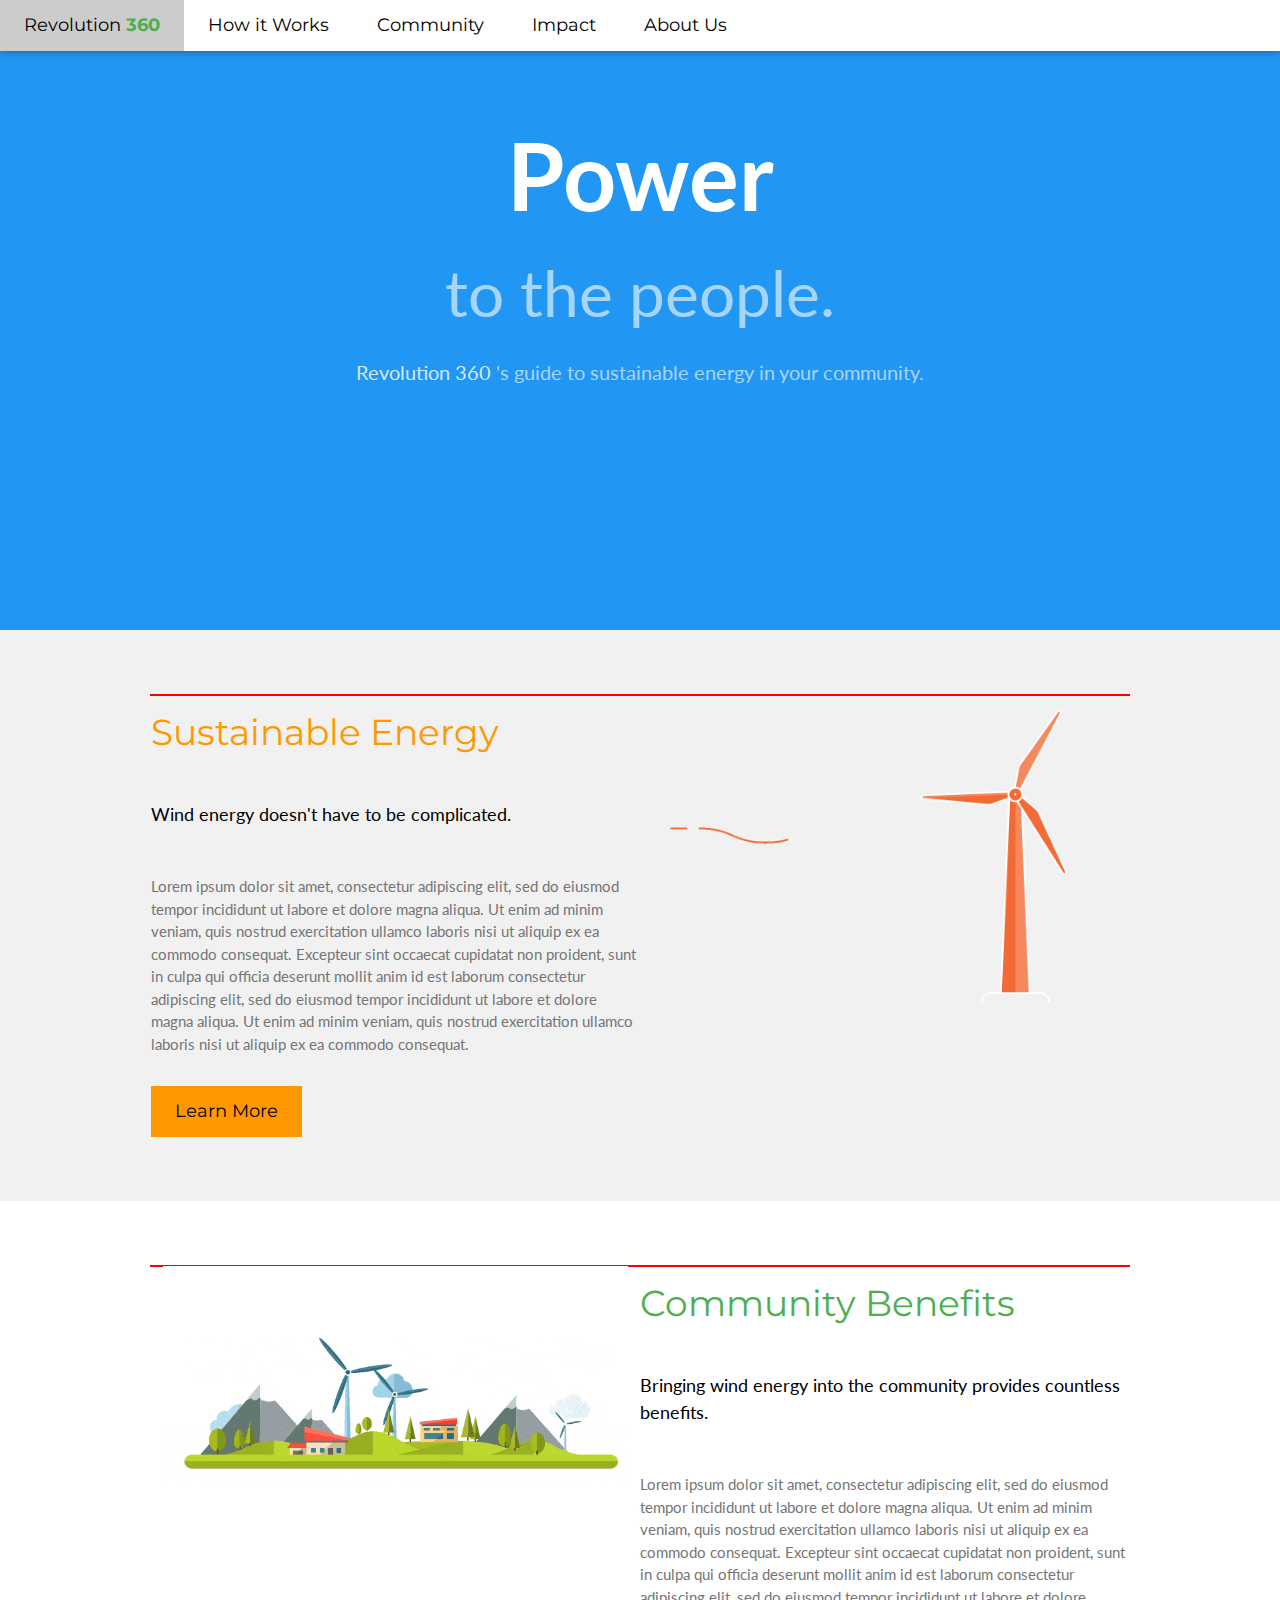
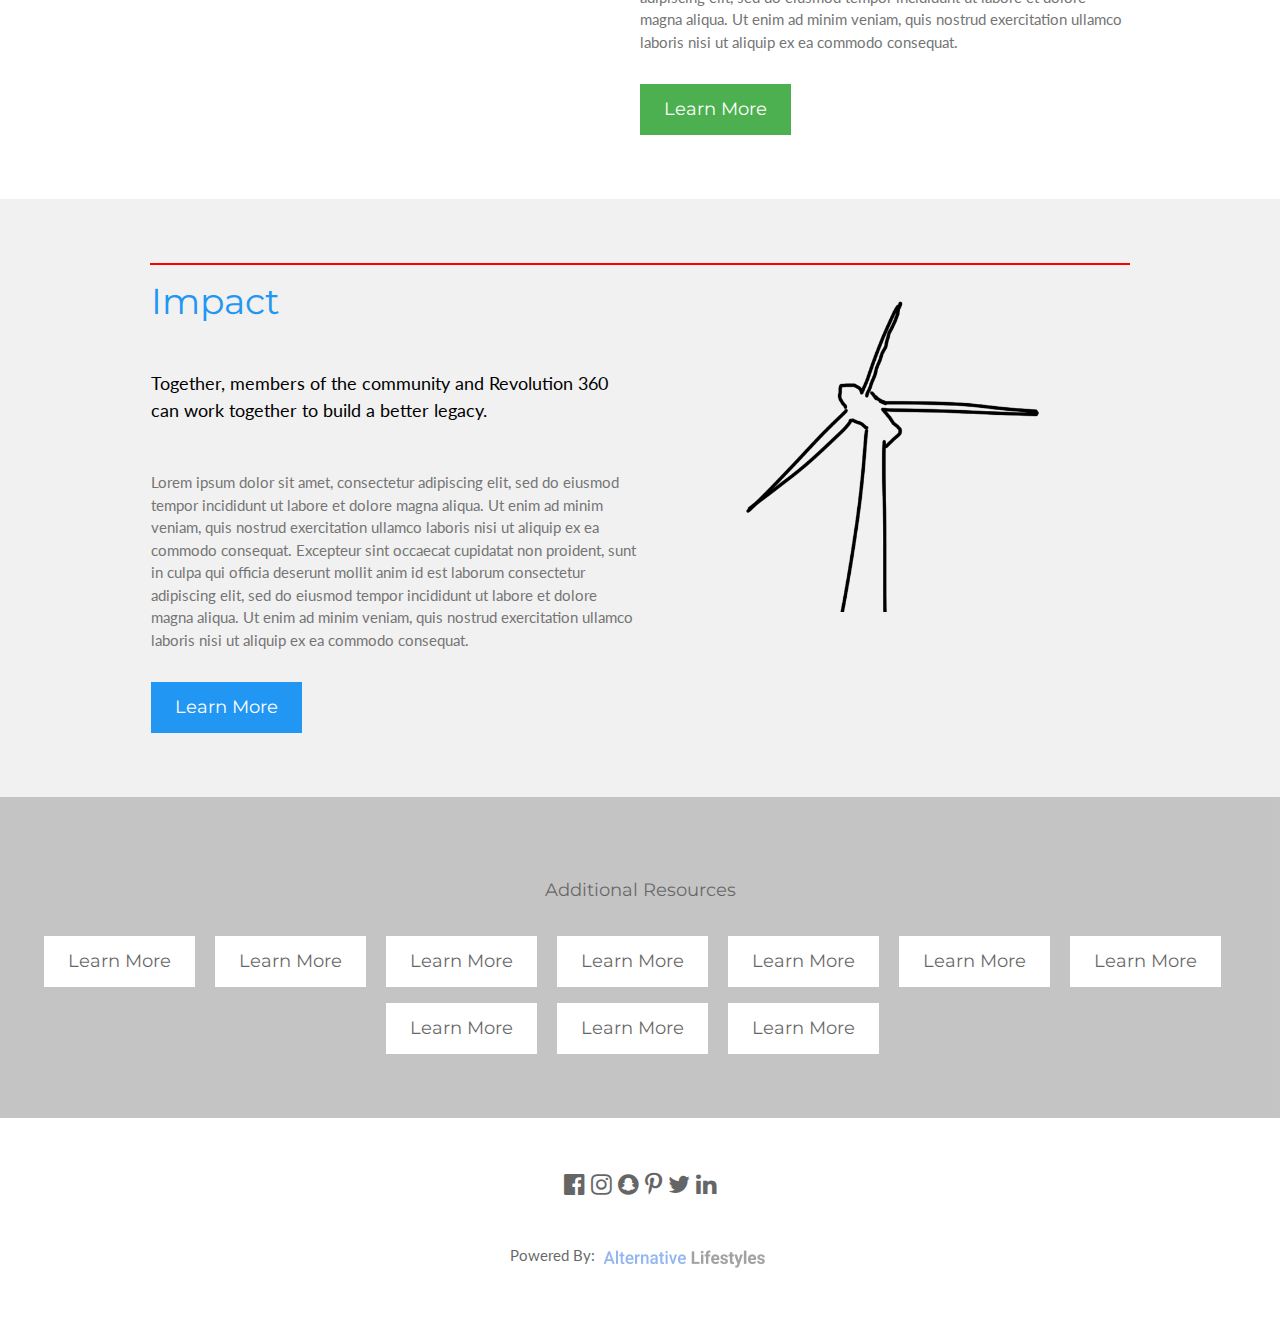
==== index.html @ d11e1368 "Reducing Images to same class" ====
<!DOCTYPE html>
<html lang="en">
<title>English 2311 - Revolution 360</title>
<meta charset="UTF-8">
<meta name="viewport" content="width=device-width, initial-scale=1">
<link rel="stylesheet" href="https://www.w3schools.com/w3css/4/w3.css">
<link rel="stylesheet" href="https://fonts.googleapis.com/css?family=Lato">
<link rel="stylesheet" href="https://fonts.googleapis.com/css?family=Montserrat">
<link rel="stylesheet" href="https://cdnjs.cloudflare.com/ajax/libs/font-awesome/4.7.0/css/font-awesome.min.css">
<link rel="stylesheet" href="css/r360.css">
<style>
body,h1,h2,h3,h4,h5,h6 {font-family: "Lato", sans-serif}
.w3-bar,h1,button {font-family: "Montserrat", sans-serif}
.fa-anchor,.fa-coffee {font-size:200px}
</style>
<body>

  <!-- Navbar -->
  <div class="w3-top">
    <div class="w3-bar w3-white w3-card w3-left-align w3-large">
      <a class="w3-bar-item w3-button w3-hide-medium w3-hide-large w3-right w3-padding-large w3-hover-white w3-large w3-blue" href="javascript:void(0);" onclick="myFunction()" title="Toggle Navigation Menu"><i class="fa fa-bars"></i></a>
      <a href="index.html" class="w3-bar-item w3-button w3-padding-large w3-white">Revolution<b style="color:#4CAF50;"> 360</b></a>
      <a href="technology.html" class="w3-bar-item w3-button w3-hide-small w3-padding-large w3-hover-white">How it Works</a>
      <a href="#" class="w3-bar-item w3-button w3-hide-small w3-padding-large w3-hover-white">Community</a>
      <a href="#" class="w3-bar-item w3-button w3-hide-small w3-padding-large w3-hover-white">Impact</a>
      <a href="#" class="w3-bar-item w3-button w3-hide-small w3-padding-large w3-hover-white">About Us</a>
    </div>

    <!-- Navbar on small screens -->
    <div id="navDemo" class="w3-bar-block w3-white w3-hide w3-hide-large w3-hide-medium w3-large">
      <a href="technology.html" class="w3-bar-item w3-button w3-padding-large">How it Works</a>
      <a href="#" class="w3-bar-item w3-button w3-padding-large">Community</a>
      <a href="#" class="w3-bar-item w3-button w3-padding-large">Impact</a>
      <a href="#" class="w3-bar-item w3-button w3-padding-large">About Us</a>
    </div>
  </div>


<!-- Header -->
<header class="w3-container w3-center w3-blue custom-header">
    <h2 class="w3-margin w3-jumbo w3-text-white custom-header-text">
        <b class="custom-header-text-bold">Power</b> <br>
        <span class="custom-span-faded-6">to the people.</span>
    </h2>
    <!--Photo by Karsten Würth (@inf1783) on Unsplash -->
    <p class="w3-margin w3-text-white custom-header-text-bold-sub">
        <span class="custom-span-faded-8">Revolution 360</span>
        <span class="custom-span-faded-6">'s guide to sustainable energy in your community.</span>
    </p>
    <br>
</header>

<!-- First Grid -->
<div class="w3-row-padding w3-light-grey w3-padding-64 w3-container">
    <div class="w3-content custom-grid-padding">
        <div class="w3-half">
            <h1 class="w3-text-orange">Sustainable Energy</h1>
            <h5 class="w3-padding-32">Wind energy doesn't have to be complicated.</h5>
            <p class="w3-text-grey">Lorem ipsum dolor sit amet, consectetur adipiscing elit, sed do eiusmod tempor incididunt ut labore et dolore magna aliqua. Ut enim ad minim veniam, quis nostrud exercitation ullamco laboris nisi ut aliquip ex ea commodo consequat. Excepteur sint
              occaecat cupidatat non proident, sunt in culpa qui officia deserunt mollit anim id est laborum consectetur adipiscing elit, sed do eiusmod tempor incididunt ut labore et dolore magna aliqua. Ut enim ad minim veniam, quis nostrud exercitation ullamco
              laboris nisi ut aliquip ex ea commodo consequat.</p>
            <button class="w3-button w3-orange w3-padding-large w3-large w3-margin-top" onclick="relocate()">Learn More</button>
        </div>

        <div class="w3-half w3-center">
            <img class="custom-splash-page-image-thirds" src="media/story.gif" alt="Wind turbine gif.">
        </div>
    </div>
</div>

<!-- Second Grid -->
<div class="w3-row-padding w3-padding-64 w3-container">
    <div class="w3-content custom-grid-padding">
        <div class="w3-half w3-center">
            <img class="custom-splash-page-image-thirds" src="media/source.gif" alt="Wind turbine gif.">
            <!-- Source: https://www.google.com/url?sa=i&source=images&cd=&cad=rja&uact=8&ved=2ahUKEwit66nB7qzhAhUDlawKHc2vDhAQjRx6BAgBEAU&url=https%3A%2F%2Fgiphy.com%2Fgifs%2Fwindmill-jmOCfbLYXEjXW&psig=AOvVaw10dwDf1VrGEGwlKr6cCt9D&ust=1554138275701109 -->
        </div>
        <div class="w3-half">
            <h1 class="w3-text-green">Community Benefits</h1>
            <h5 class="w3-padding-32">Bringing wind energy into the community provides countless benefits.</h5>
            <p class="w3-text-grey">Lorem ipsum dolor sit amet, consectetur adipiscing elit, sed do eiusmod tempor incididunt ut labore et dolore magna aliqua. Ut enim ad minim veniam, quis nostrud exercitation ullamco laboris nisi ut aliquip ex ea commodo consequat. Excepteur sint
              occaecat cupidatat non proident, sunt in culpa qui officia deserunt mollit anim id est laborum consectetur adipiscing elit, sed do eiusmod tempor incididunt ut labore et dolore magna aliqua. Ut enim ad minim veniam, quis nostrud exercitation ullamco
              laboris nisi ut aliquip ex ea commodo consequat.</p>
            <button class="w3-button w3-green w3-padding-large w3-large w3-margin-top">Learn More</button>
        </div>
    </div>
</div>

<!-- Third Grid -->
<div class="w3-row-padding w3-light-grey w3-padding-64 w3-container">
    <div class="w3-content custom-grid-padding">
        <div class="w3-half">
            <h1 class="w3-text-blue">Impact</h1>
            <h5 class="w3-padding-32">Together, members of the community and Revolution 360 can work together to build a better legacy.</h5>
            <p class="w3-text-grey">Lorem ipsum dolor sit amet, consectetur adipiscing elit, sed do eiusmod tempor incididunt ut labore et dolore magna aliqua. Ut enim ad minim veniam, quis nostrud exercitation ullamco laboris nisi ut aliquip ex ea commodo consequat. Excepteur sint
              occaecat cupidatat non proident, sunt in culpa qui officia deserunt mollit anim id est laborum consectetur adipiscing elit, sed do eiusmod tempor incididunt ut labore et dolore magna aliqua. Ut enim ad minim veniam, quis nostrud exercitation ullamco
              laboris nisi ut aliquip ex ea commodo consequat.</p>
            <button class="w3-button w3-blue w3-padding-large w3-large w3-margin-top">Learn More</button>
        </div>
        <div class="w3-half w3-center">
            <img class="custom-splash-page-image-thirds" src="media/outline.gif" alt="Wind turbine gif.">
        </div>
    </div>
</div>

<div class="w3-container w3-grey w3-center w3-opacity w3-padding-64" >
    <h1 class="w3-margin w3-large">Additional Resources</h1>
    <button class="w3-button w3-white w3-padding-large w3-large w3-margin-top w3-margin-right">Learn More</button>
    <button class="w3-button w3-white w3-padding-large w3-large w3-margin-top w3-margin-right">Learn More</button>
    <button class="w3-button w3-white w3-padding-large w3-large w3-margin-top w3-margin-right">Learn More</button>
    <button class="w3-button w3-white w3-padding-large w3-large w3-margin-top w3-margin-right">Learn More</button>
    <button class="w3-button w3-white w3-padding-large w3-large w3-margin-top w3-margin-right">Learn More</button>
    <button class="w3-button w3-white w3-padding-large w3-large w3-margin-top w3-margin-right">Learn More</button>
    <button class="w3-button w3-white w3-padding-large w3-large w3-margin-top w3-margin-right">Learn More</button>
    <button class="w3-button w3-white w3-padding-large w3-large w3-margin-top w3-margin-right">Learn More</button>
    <button class="w3-button w3-white w3-padding-large w3-large w3-margin-top w3-margin-right">Learn More</button>
    <button class="w3-button w3-white w3-padding-large w3-large w3-margin-top w3-margin-right">Learn More</button>
</div>

<!-- Footer -->
<footer class="w3-container w3-padding-32 w3-center w3-opacity">
  <div class="w3-xlarge w3-padding-16">
    <i class="fa fa-facebook-official w3-hover-opacity"></i>
    <i class="fa fa-instagram w3-hover-opacity"></i>
    <i class="fa fa-snapchat w3-hover-opacity"></i>
    <i class="fa fa-pinterest-p w3-hover-opacity"></i>
    <i class="fa fa-twitter w3-hover-opacity"></i>
    <i class="fa fa-linkedin w3-hover-opacity"></i>
 </div>
 <p>Powered By: <img src="media/al.png" alt="Alternative Lifestyles Logo"></p>
</footer>

<script>
// Used to toggle the menu on small screens when clicking on the menu button
function myFunction() {
  var x = document.getElementById("navDemo");
  if (x.className.indexOf("w3-show") == -1) {
    x.className += " w3-show";
  } else {
    x.className = x.className.replace(" w3-show", "");
  }
}
</script>
<script type="text/javascript">
    function relocateTechnology(){window.location.href('technology.html');}
    function relocateCommunity(){window.location.href('community.html');}
    function relocateImpact(){window.location.href('impact.html');}
    function relocateAbout(){window.location.href('aboutUs.html');}
</script>

</body>
</html>
---- css/r360.css ----
.container-for-gif{
    height: 20em;
    width: 25em;
}

.custom-grid-padding{
    border: red solid 1px;
}

.custom-header{
    height: 70vh;
    padding-bottom: 10vh;
}

.custom-header-text{
    padding-top: 10vh;
}

.custom-header-text-bold{
    font-size: 1.45em;
}

.custom-header-text-bold-sub{
    font-size: 1.35em;
}

.custom-span-faded-6{
    opacity: .6;
}

.custom-span-faded-8{
    opacity: .8;
}

.custom-splash-page-image-thirds{
    height: 95%;
    width: 95%;
}

.to-your-home{
    height: 14em;
    width: 18em;
}
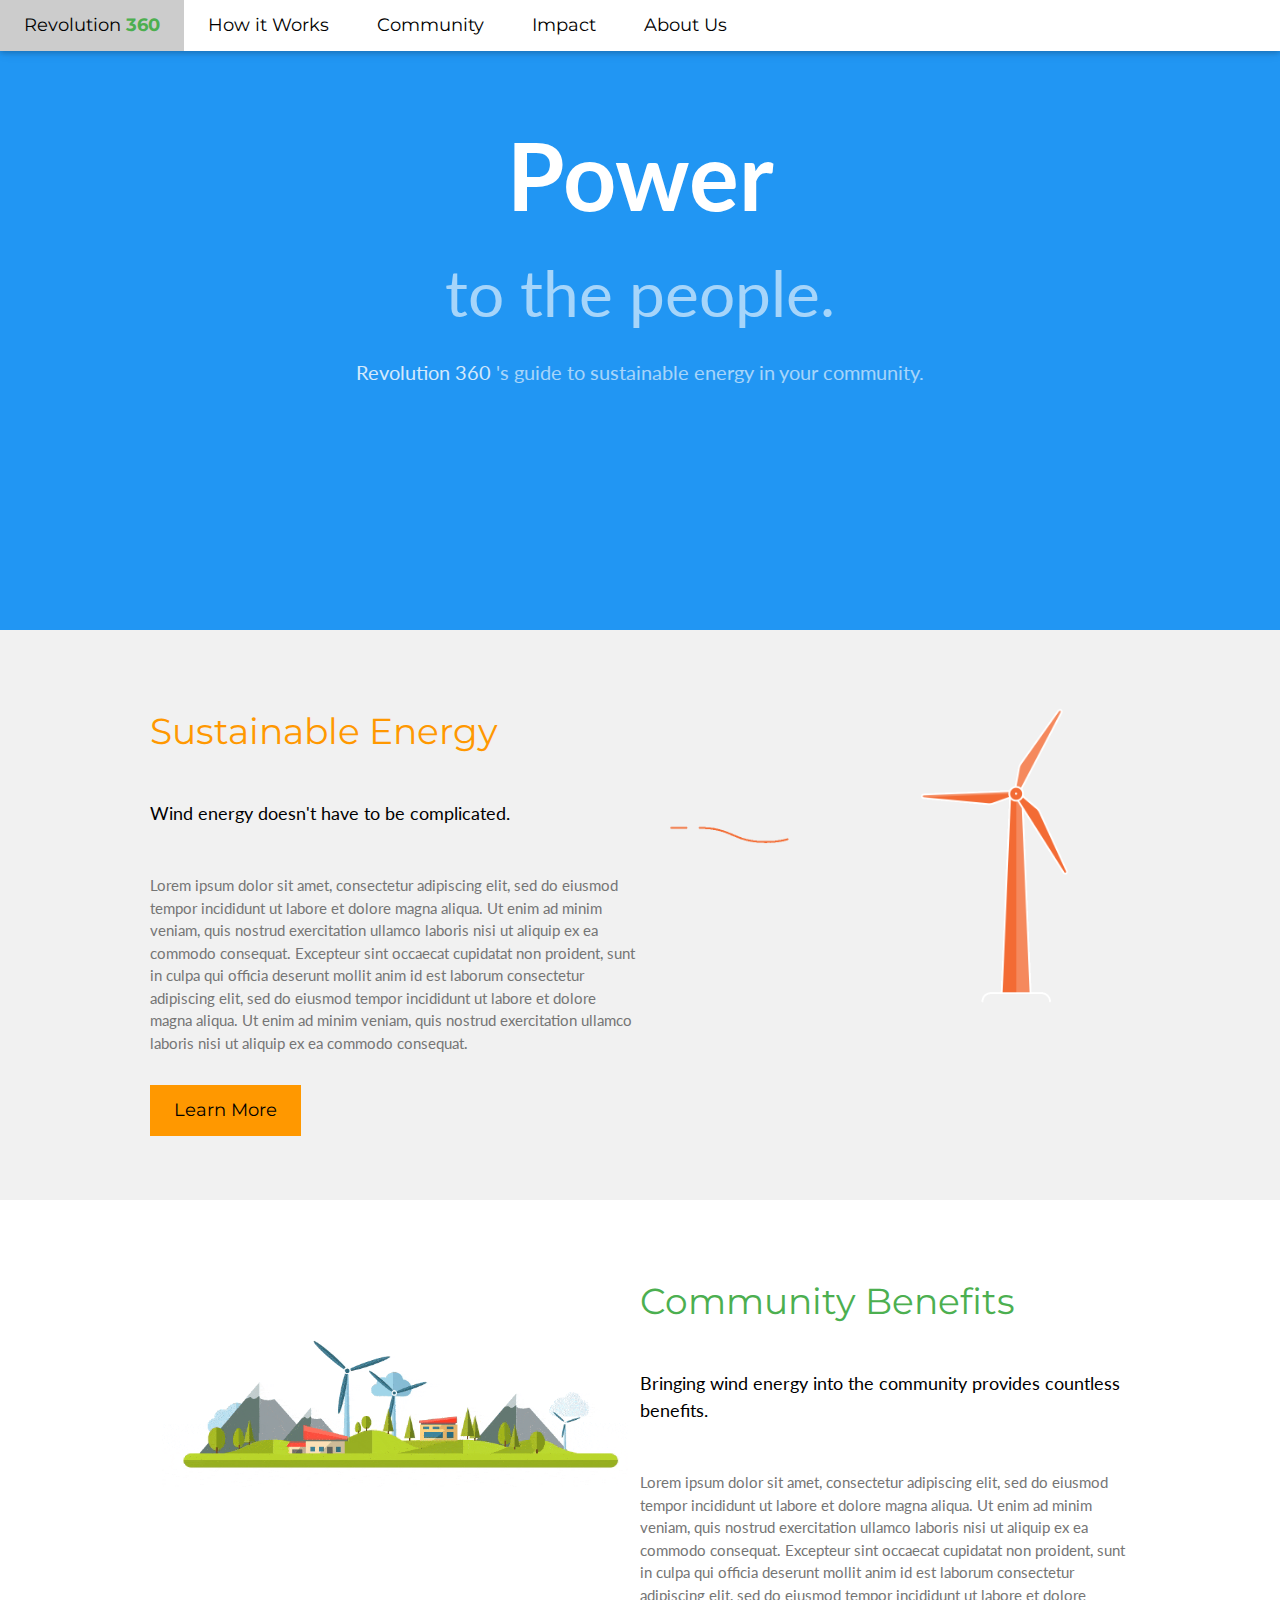
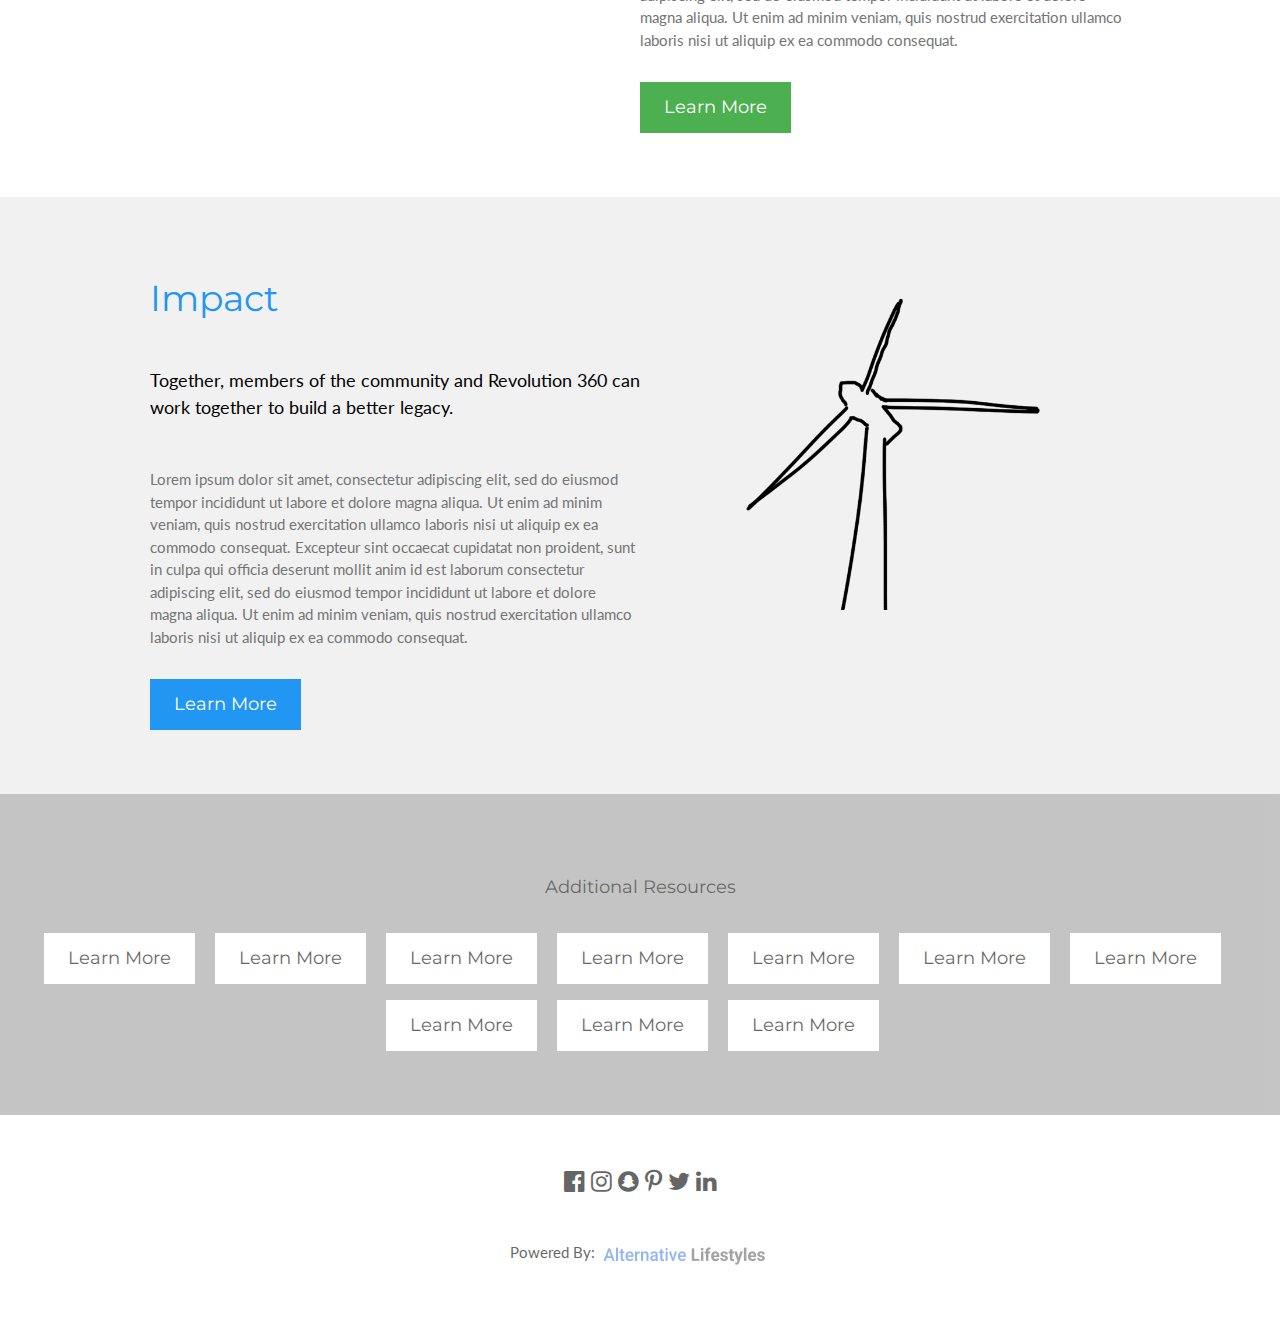
==== commit d84b3875: "Revising the css" ====
--- a/index.html
+++ b/index.html
@@ -8,11 +8,6 @@
 <link rel="stylesheet" href="https://fonts.googleapis.com/css?family=Montserrat">
 <link rel="stylesheet" href="https://cdnjs.cloudflare.com/ajax/libs/font-awesome/4.7.0/css/font-awesome.min.css">
 <link rel="stylesheet" href="css/r360.css">
-<style>
-body,h1,h2,h3,h4,h5,h6 {font-family: "Lato", sans-serif}
-.w3-bar,h1,button {font-family: "Montserrat", sans-serif}
-.fa-anchor,.fa-coffee {font-size:200px}
-</style>
 <body>
 
   <!-- Navbar -->
--- a/css/r360.css
+++ b/css/r360.css
@@ -1,10 +1,30 @@
+/** ==========================================================
+  From Original W3 Template
+========================================================== **/
+
+body,h1,h2,h3,h4,h5,h6 {
+    font-family: "Lato", sans-serif;
+}
+
+.w3-bar,h1,button {
+    font-family: "Montserrat", sans-serif;
+}
+
+.fa-anchor,.fa-coffee {
+    font-size:200px;
+}
+
+/** ==========================================================
+  Custom Classes
+========================================================== **/
+
 .container-for-gif{
     height: 20em;
     width: 25em;
 }
 
 .custom-grid-padding{
-    border: red solid 1px;
+
 }
 
 .custom-header{
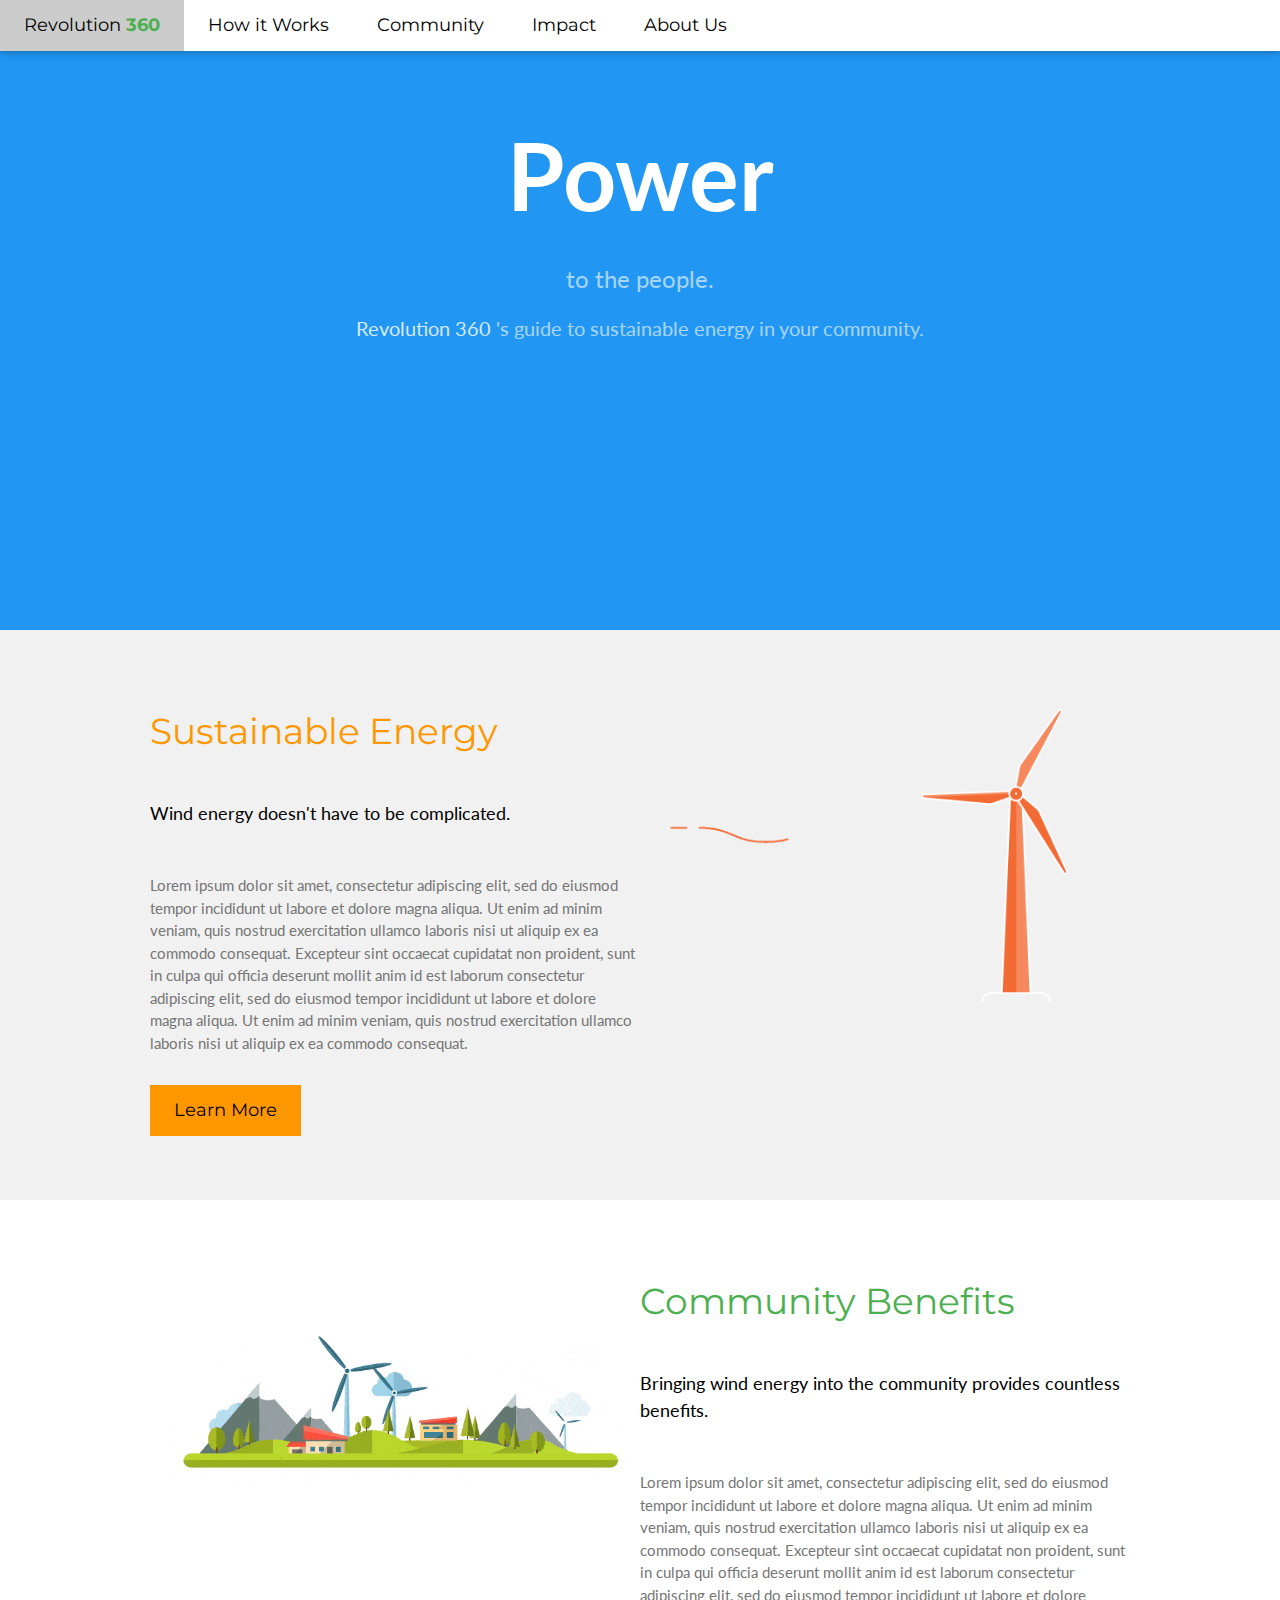
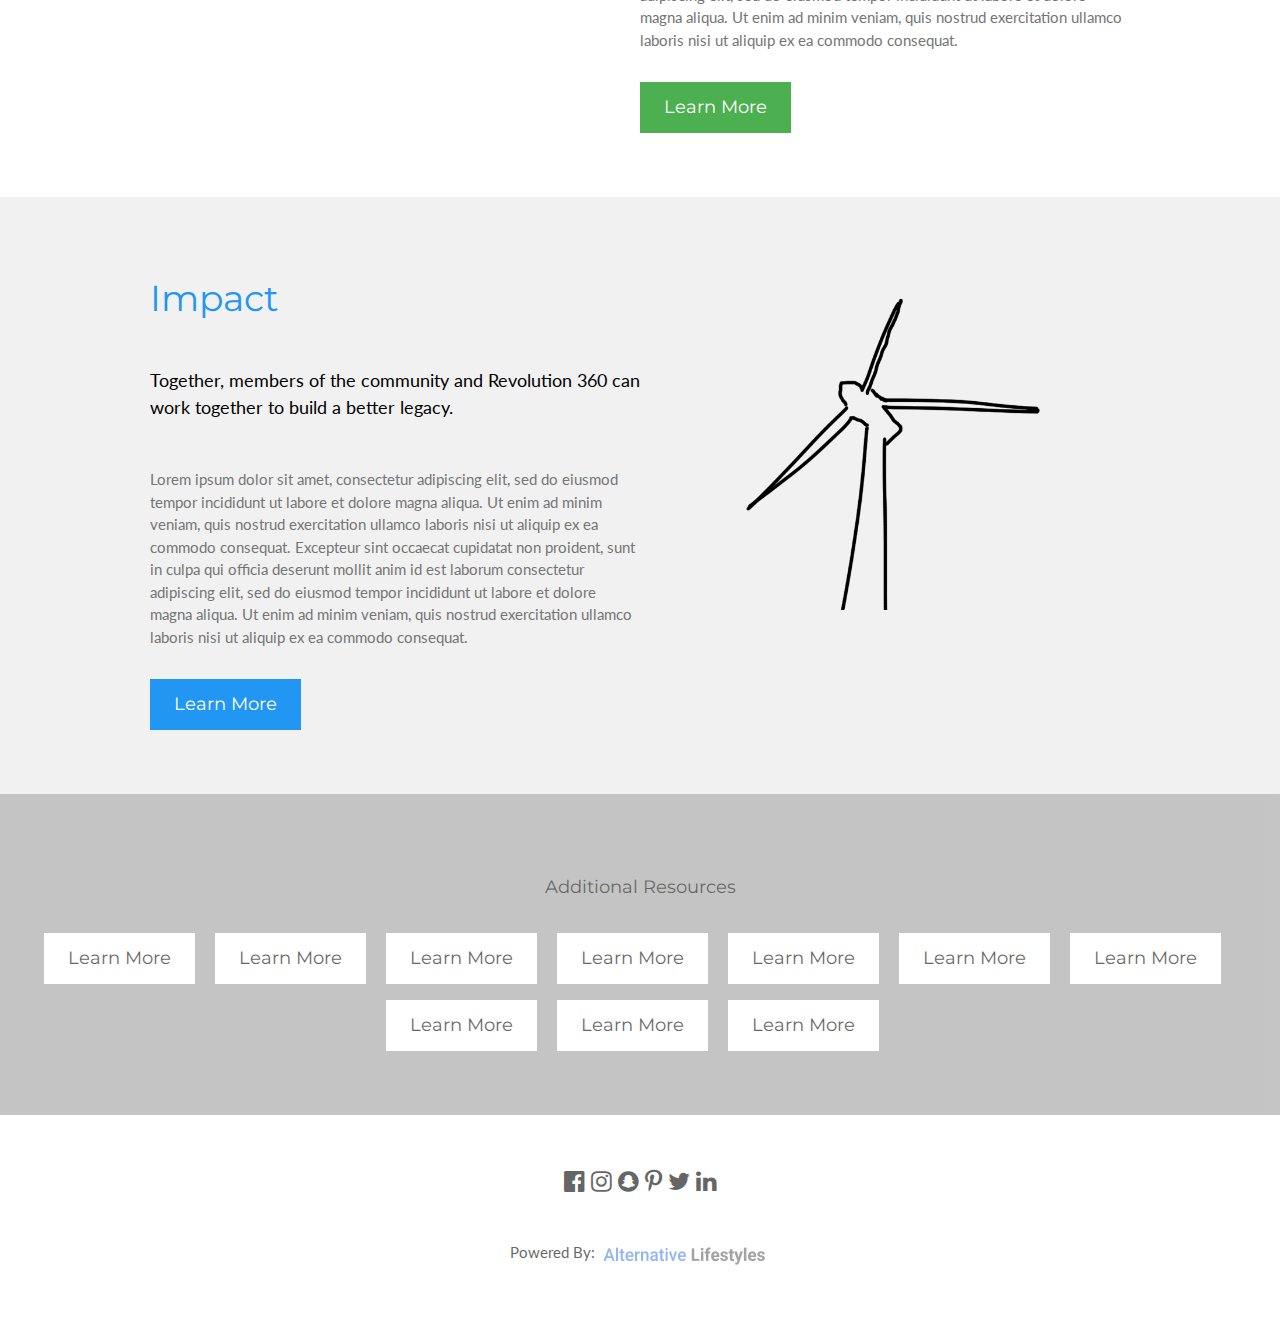
==== commit a7cba010: "Added small pixel-pushing changes." ====
--- a/index.html
+++ b/index.html
@@ -34,9 +34,11 @@
 <!-- Header -->
 <header class="w3-container w3-center w3-blue custom-header">
     <h2 class="w3-margin w3-jumbo w3-text-white custom-header-text">
-        <b class="custom-header-text-bold">Power</b> <br>
+        <b class="custom-header-text-bold">Power</b>
+    </h2>
+    <h3 class="">
         <span class="custom-span-faded-6">to the people.</span>
-    </h2>
+    </h3>
     <!--Photo by Karsten Würth (@inf1783) on Unsplash -->
     <p class="w3-margin w3-text-white custom-header-text-bold-sub">
         <span class="custom-span-faded-8">Revolution 360</span>
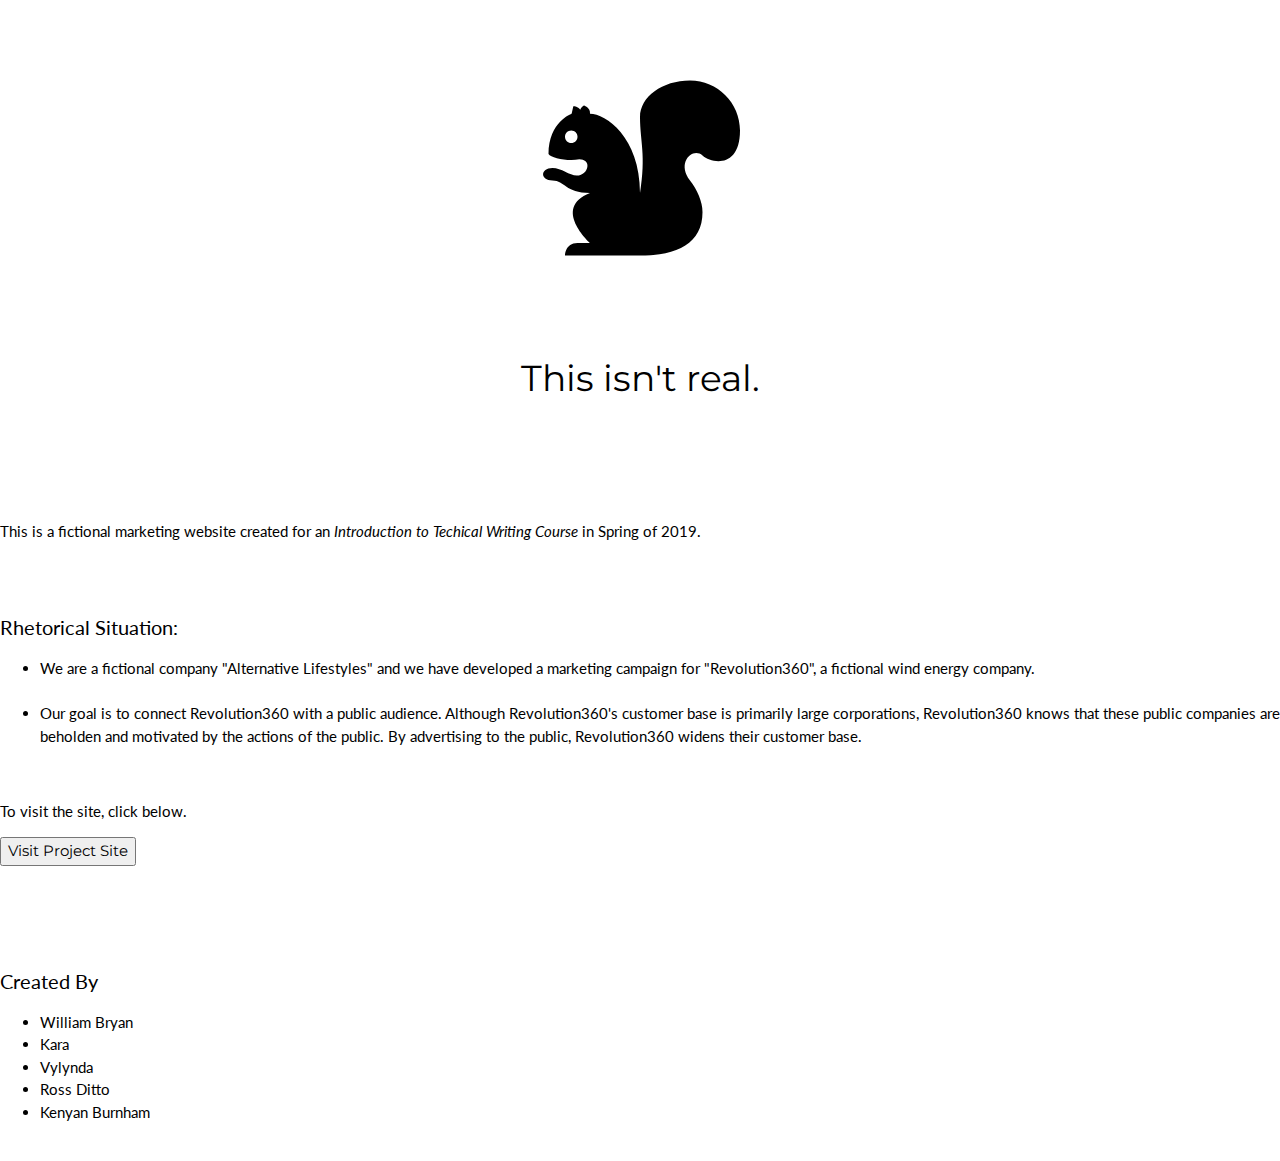
==== commit 107b0f9e: "Added a Main Page explaining that the project is not real" ====
--- a/index.html
+++ b/index.html
@@ -1,149 +1,106 @@
 <!DOCTYPE html>
 <html lang="en">
-<title>English 2311 - Revolution 360</title>
-<meta charset="UTF-8">
-<meta name="viewport" content="width=device-width, initial-scale=1">
-<link rel="stylesheet" href="https://www.w3schools.com/w3css/4/w3.css">
-<link rel="stylesheet" href="https://fonts.googleapis.com/css?family=Lato">
-<link rel="stylesheet" href="https://fonts.googleapis.com/css?family=Montserrat">
-<link rel="stylesheet" href="https://cdnjs.cloudflare.com/ajax/libs/font-awesome/4.7.0/css/font-awesome.min.css">
-<link rel="stylesheet" href="css/r360.css">
+<head>
+    <!-- Meta -->
+        <meta charset="UTF-8">
+        <meta name="viewport" content="width=device-width, initial-scale=1">
+        <title>English 2311 - Revolution 360</title>
+    <!-- W3 Schools template stylesheets -->
+        <link rel="stylesheet" href="https://www.w3schools.com/w3css/4/w3.css">
+    <!-- Font Stylesheets -->
+        <link rel="stylesheet" href="https://fonts.googleapis.com/css?family=Lato">
+        <link rel="stylesheet" href="https://fonts.googleapis.com/css?family=Montserrat">
+        <link rel="stylesheet" href="https://cdnjs.cloudflare.com/ajax/libs/font-awesome/4.7.0/css/font-awesome.min.css">
+    <!-- Custom Stylesheets -->
+        <link rel="stylesheet" href="css/r360.css">
+        <!-- Bootstrap and JQuery CDN's for modal -->
+        <script src="https://ajax.googleapis.com/ajax/libs/jquery/3.3.1/jquery.min.js"></script>
+        <link rel="stylesheet" href="https://stackpath.bootstrapcdn.com/bootstrap/4.1.3/css/bootstrap.min.css" integrity="sha384-MCw98/SFnGE8fJT3GXwEOngsV7Zt27NXFoaoApmYm81iuXoPkFOJwJ8ERdknLPMO" crossorigin="anonymous">
+        <script src="https://stackpath.bootstrapcdn.com/bootstrap/4.1.3/js/bootstrap.min.js" integrity="sha384-ChfqqxuZUCnJSK3+MXmPNIyE6ZbWh2IMqE241rYiqJxyMiZ6OW/JmZQ5stwEULTy" crossorigin="anonymous"></script>
+</head>
 <body>
+    <!-- Profile Piece-->
+    <section>
+        <div class="container-fluid" style="text-align: center;">
+            <div class="row">
+                  <div class="col">
+                      &nbsp;
+                  </div>
+                  <div class="col">
+                    <br><br>
+                      <svg xmlns="http://www.w3.org/2000/svg" width="200" height="200" viewBox="0 0 16 16"><path fill-rule="evenodd" d="M12 1C9.79 1 8 2.31 8 3.92c0 1.94.5 3.03 0 6.08 0-4.5-2.77-6.34-4-6.34.05-.5-.48-.66-.48-.66s-.22.11-.3.34c-.27-.31-.56-.27-.56-.27l-.13.58S.7 4.29.68 6.87c.2.33 1.53.6 2.47.43.89.05.67.79.47.99C2.78 9.13 2 8 1 8S0 9 1 9s1 1 3 1c-3.09 1.2 0 4 0 4H3c-1 0-1 1-1 1h6c3 0 5-1 5-3.47 0-.85-.43-1.79-1-2.53-1.11-1.46.23-2.68 1-2 .77.68 3 1 3-2 0-2.21-1.79-4-4-4zM2.5 6c-.28 0-.5-.22-.5-.5s.22-.5.5-.5.5.22.5.5-.22.5-.5.5z"/></svg>
+                      <br><br>
 
-  <!-- Navbar -->
-  <div class="w3-top">
-    <div class="w3-bar w3-white w3-card w3-left-align w3-large">
-      <a class="w3-bar-item w3-button w3-hide-medium w3-hide-large w3-right w3-padding-large w3-hover-white w3-large w3-blue" href="javascript:void(0);" onclick="myFunction()" title="Toggle Navigation Menu"><i class="fa fa-bars"></i></a>
-      <a href="index.html" class="w3-bar-item w3-button w3-padding-large w3-white">Revolution<b style="color:#4CAF50;"> 360</b></a>
-      <a href="technology.html" class="w3-bar-item w3-button w3-hide-small w3-padding-large w3-hover-white">How it Works</a>
-      <a href="#" class="w3-bar-item w3-button w3-hide-small w3-padding-large w3-hover-white">Community</a>
-      <a href="#" class="w3-bar-item w3-button w3-hide-small w3-padding-large w3-hover-white">Impact</a>
-      <a href="#" class="w3-bar-item w3-button w3-hide-small w3-padding-large w3-hover-white">About Us</a>
-    </div>
-
-    <!-- Navbar on small screens -->
-    <div id="navDemo" class="w3-bar-block w3-white w3-hide w3-hide-large w3-hide-medium w3-large">
-      <a href="technology.html" class="w3-bar-item w3-button w3-padding-large">How it Works</a>
-      <a href="#" class="w3-bar-item w3-button w3-padding-large">Community</a>
-      <a href="#" class="w3-bar-item w3-button w3-padding-large">Impact</a>
-      <a href="#" class="w3-bar-item w3-button w3-padding-large">About Us</a>
-    </div>
-  </div>
-
-
-<!-- Header -->
-<header class="w3-container w3-center w3-blue custom-header">
-    <h2 class="w3-margin w3-jumbo w3-text-white custom-header-text">
-        <b class="custom-header-text-bold">Power</b>
-    </h2>
-    <h3 class="">
-        <span class="custom-span-faded-6">to the people.</span>
-    </h3>
-    <!--Photo by Karsten Würth (@inf1783) on Unsplash -->
-    <p class="w3-margin w3-text-white custom-header-text-bold-sub">
-        <span class="custom-span-faded-8">Revolution 360</span>
-        <span class="custom-span-faded-6">'s guide to sustainable energy in your community.</span>
-    </p>
-    <br>
-</header>
-
-<!-- First Grid -->
-<div class="w3-row-padding w3-light-grey w3-padding-64 w3-container">
-    <div class="w3-content custom-grid-padding">
-        <div class="w3-half">
-            <h1 class="w3-text-orange">Sustainable Energy</h1>
-            <h5 class="w3-padding-32">Wind energy doesn't have to be complicated.</h5>
-            <p class="w3-text-grey">Lorem ipsum dolor sit amet, consectetur adipiscing elit, sed do eiusmod tempor incididunt ut labore et dolore magna aliqua. Ut enim ad minim veniam, quis nostrud exercitation ullamco laboris nisi ut aliquip ex ea commodo consequat. Excepteur sint
-              occaecat cupidatat non proident, sunt in culpa qui officia deserunt mollit anim id est laborum consectetur adipiscing elit, sed do eiusmod tempor incididunt ut labore et dolore magna aliqua. Ut enim ad minim veniam, quis nostrud exercitation ullamco
-              laboris nisi ut aliquip ex ea commodo consequat.</p>
-            <button class="w3-button w3-orange w3-padding-large w3-large w3-margin-top" onclick="relocate()">Learn More</button>
+                  </div>
+                  <div class="col">
+                      &nbsp;
+                  </div>
+            </div>
+        </div>
+        <div class="container-fluid">
+            <div class="row">
+                <div class="col-md-2">
+                    &nbsp;
+                </div>
+                <div class="col-md" style="text-align: center;">
+                    <h1>This isn't real.</h1>
+                    <br>
+                    <br>
+                </div>
+                <div class="col-md-2">
+                    &nbsp;
+                </div>
+            </div>
+        </div>
+        <div class="container-fluid">
+            <div class="row">
+                <div class="col-md-2">
+                    &nbsp;
+                </div>
+                <div class="col">
+                    <p>This is a fictional marketing website created for an <i>Introduction to Techical Writing Course</i> in Spring of 2019.</p>
+                    <br><br>
+                    <h4>Rhetorical Situation:</h4>
+                    <ul>
+                        <li>We are a fictional company "Alternative Lifestyles" and we have developed a marketing campaign for "Revolution360", a fictional wind energy company.</li>
+                        <br>
+                        <li>Our goal is to connect Revolution360 with a public audience. Although Revolution360's customer base is primarily large corporations, Revolution360 knows that these public companies are beholden and motivated by the actions of the public. By advertising to the public, Revolution360 widens their customer base.</li>
+                    </ul>
+                    <br>
+                    <p>To visit the site, click below.</p>
+                    <button class="btn btn-lg btn-success" type="button" name="button" onclick="relocateHome()">Visit Project Site</button>
+                </div>
+                <div class="col-md-2">
+                    &nbsp;
+                </div>
+            </div>
         </div>
 
-        <div class="w3-half w3-center">
-            <img class="custom-splash-page-image-thirds" src="media/story.gif" alt="Wind turbine gif.">
+        <div class="container-fluid">
+            <div class="row">
+                <div class="col-md-2">
+                    &nbsp;
+                </div>
+                <div class="col">
+                    <br><br>
+                    <h4>Created By</h4>
+                    <ul>
+                        <li>William Bryan</li>
+                        <li>Kara </li>
+                        <li>Vylynda</li>
+                        <li>Ross Ditto</li>
+                        <li>Kenyan Burnham</li>
+                    </ul>
+                </div>
+                <div class="col-md-2">
+                    &nbsp;
+                </div>
+            </div>
         </div>
-    </div>
-</div>
+    </section>
 
-<!-- Second Grid -->
-<div class="w3-row-padding w3-padding-64 w3-container">
-    <div class="w3-content custom-grid-padding">
-        <div class="w3-half w3-center">
-            <img class="custom-splash-page-image-thirds" src="media/source.gif" alt="Wind turbine gif.">
-            <!-- Source: https://www.google.com/url?sa=i&source=images&cd=&cad=rja&uact=8&ved=2ahUKEwit66nB7qzhAhUDlawKHc2vDhAQjRx6BAgBEAU&url=https%3A%2F%2Fgiphy.com%2Fgifs%2Fwindmill-jmOCfbLYXEjXW&psig=AOvVaw10dwDf1VrGEGwlKr6cCt9D&ust=1554138275701109 -->
-        </div>
-        <div class="w3-half">
-            <h1 class="w3-text-green">Community Benefits</h1>
-            <h5 class="w3-padding-32">Bringing wind energy into the community provides countless benefits.</h5>
-            <p class="w3-text-grey">Lorem ipsum dolor sit amet, consectetur adipiscing elit, sed do eiusmod tempor incididunt ut labore et dolore magna aliqua. Ut enim ad minim veniam, quis nostrud exercitation ullamco laboris nisi ut aliquip ex ea commodo consequat. Excepteur sint
-              occaecat cupidatat non proident, sunt in culpa qui officia deserunt mollit anim id est laborum consectetur adipiscing elit, sed do eiusmod tempor incididunt ut labore et dolore magna aliqua. Ut enim ad minim veniam, quis nostrud exercitation ullamco
-              laboris nisi ut aliquip ex ea commodo consequat.</p>
-            <button class="w3-button w3-green w3-padding-large w3-large w3-margin-top">Learn More</button>
-        </div>
-    </div>
-</div>
-
-<!-- Third Grid -->
-<div class="w3-row-padding w3-light-grey w3-padding-64 w3-container">
-    <div class="w3-content custom-grid-padding">
-        <div class="w3-half">
-            <h1 class="w3-text-blue">Impact</h1>
-            <h5 class="w3-padding-32">Together, members of the community and Revolution 360 can work together to build a better legacy.</h5>
-            <p class="w3-text-grey">Lorem ipsum dolor sit amet, consectetur adipiscing elit, sed do eiusmod tempor incididunt ut labore et dolore magna aliqua. Ut enim ad minim veniam, quis nostrud exercitation ullamco laboris nisi ut aliquip ex ea commodo consequat. Excepteur sint
-              occaecat cupidatat non proident, sunt in culpa qui officia deserunt mollit anim id est laborum consectetur adipiscing elit, sed do eiusmod tempor incididunt ut labore et dolore magna aliqua. Ut enim ad minim veniam, quis nostrud exercitation ullamco
-              laboris nisi ut aliquip ex ea commodo consequat.</p>
-            <button class="w3-button w3-blue w3-padding-large w3-large w3-margin-top">Learn More</button>
-        </div>
-        <div class="w3-half w3-center">
-            <img class="custom-splash-page-image-thirds" src="media/outline.gif" alt="Wind turbine gif.">
-        </div>
-    </div>
-</div>
-
-<div class="w3-container w3-grey w3-center w3-opacity w3-padding-64" >
-    <h1 class="w3-margin w3-large">Additional Resources</h1>
-    <button class="w3-button w3-white w3-padding-large w3-large w3-margin-top w3-margin-right">Learn More</button>
-    <button class="w3-button w3-white w3-padding-large w3-large w3-margin-top w3-margin-right">Learn More</button>
-    <button class="w3-button w3-white w3-padding-large w3-large w3-margin-top w3-margin-right">Learn More</button>
-    <button class="w3-button w3-white w3-padding-large w3-large w3-margin-top w3-margin-right">Learn More</button>
-    <button class="w3-button w3-white w3-padding-large w3-large w3-margin-top w3-margin-right">Learn More</button>
-    <button class="w3-button w3-white w3-padding-large w3-large w3-margin-top w3-margin-right">Learn More</button>
-    <button class="w3-button w3-white w3-padding-large w3-large w3-margin-top w3-margin-right">Learn More</button>
-    <button class="w3-button w3-white w3-padding-large w3-large w3-margin-top w3-margin-right">Learn More</button>
-    <button class="w3-button w3-white w3-padding-large w3-large w3-margin-top w3-margin-right">Learn More</button>
-    <button class="w3-button w3-white w3-padding-large w3-large w3-margin-top w3-margin-right">Learn More</button>
-</div>
-
-<!-- Footer -->
-<footer class="w3-container w3-padding-32 w3-center w3-opacity">
-  <div class="w3-xlarge w3-padding-16">
-    <i class="fa fa-facebook-official w3-hover-opacity"></i>
-    <i class="fa fa-instagram w3-hover-opacity"></i>
-    <i class="fa fa-snapchat w3-hover-opacity"></i>
-    <i class="fa fa-pinterest-p w3-hover-opacity"></i>
-    <i class="fa fa-twitter w3-hover-opacity"></i>
-    <i class="fa fa-linkedin w3-hover-opacity"></i>
- </div>
- <p>Powered By: <img src="media/al.png" alt="Alternative Lifestyles Logo"></p>
-</footer>
-
-<script>
-// Used to toggle the menu on small screens when clicking on the menu button
-function myFunction() {
-  var x = document.getElementById("navDemo");
-  if (x.className.indexOf("w3-show") == -1) {
-    x.className += " w3-show";
-  } else {
-    x.className = x.className.replace(" w3-show", "");
-  }
-}
-</script>
-<script type="text/javascript">
-    function relocateTechnology(){window.location.href('technology.html');}
-    function relocateCommunity(){window.location.href('community.html');}
-    function relocateImpact(){window.location.href('impact.html');}
-    function relocateAbout(){window.location.href('aboutUs.html');}
-</script>
-
+    <!-- Scripts -->
+        <script type="text/javascript" src="scripts/modal.js"></script>
+        <script type="text/javascript" src="scripts/relocation.js"></script>
 </body>
 </html>
--- a/css/r360.css
+++ b/css/r360.css
@@ -61,3 +61,20 @@
     height: 14em;
     width: 18em;
 }
+
+/** ============================================================================
+    Animation Classes
+=============================================================================**/
+
+.spin {
+  animation: rotation 8s infinite linear;
+}
+
+@keyframes rotation {
+  from {
+    transform: rotate(0deg);
+  }
+  to {
+    transform: rotate(359deg);
+  }
+}
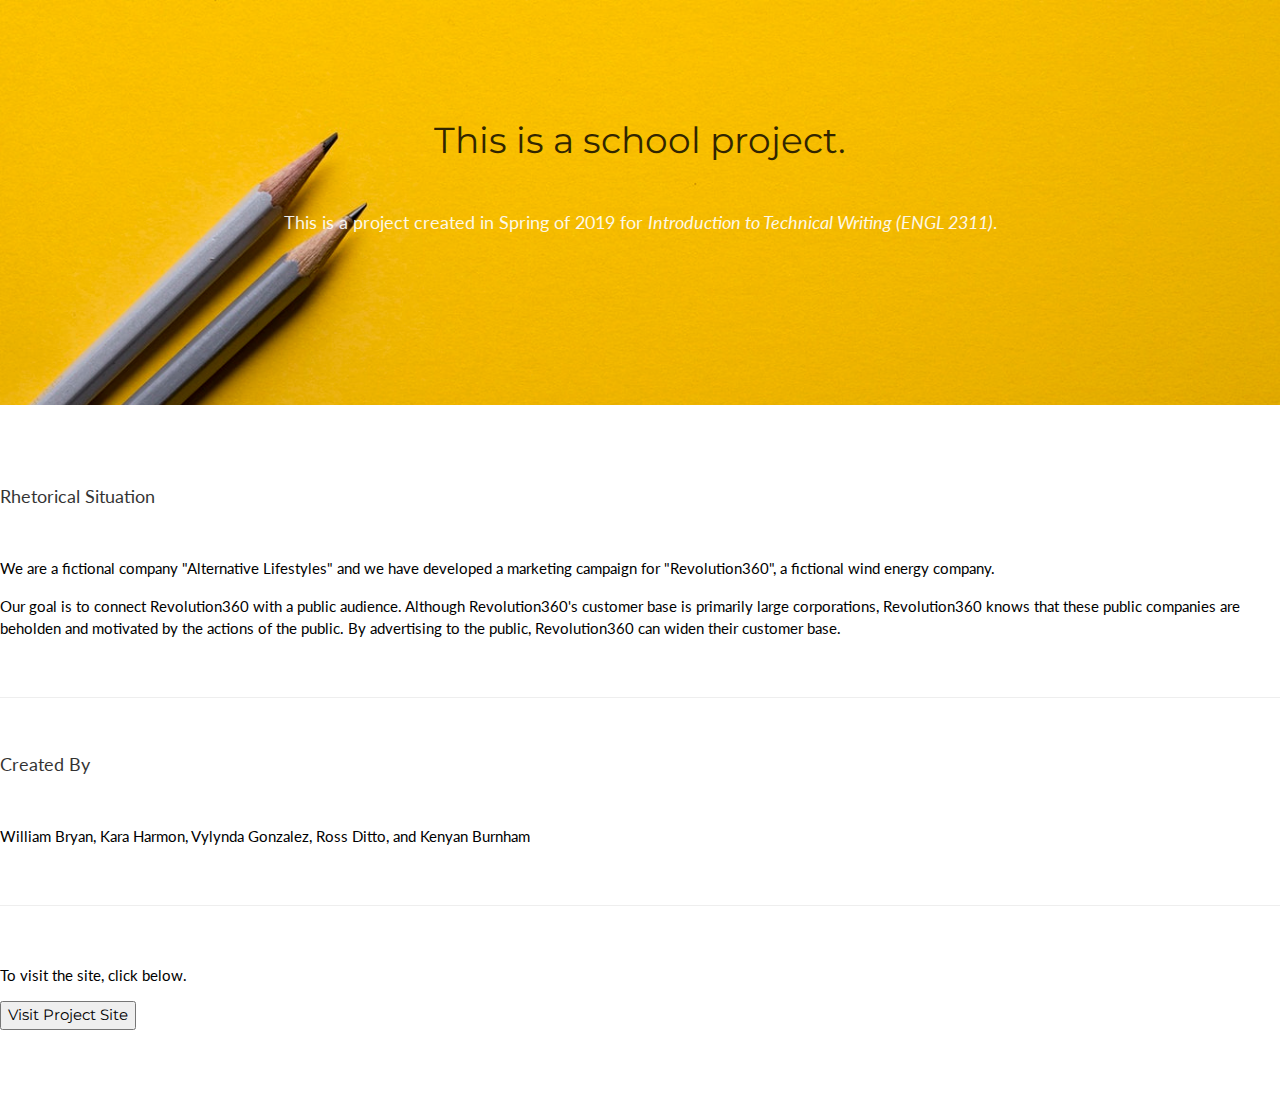
==== commit c00d73d4: "Adding unsplash images and changing header of each page" ====
--- a/index.html
+++ b/index.html
@@ -17,11 +17,14 @@
         <script src="https://ajax.googleapis.com/ajax/libs/jquery/3.3.1/jquery.min.js"></script>
         <link rel="stylesheet" href="https://stackpath.bootstrapcdn.com/bootstrap/4.1.3/css/bootstrap.min.css" integrity="sha384-MCw98/SFnGE8fJT3GXwEOngsV7Zt27NXFoaoApmYm81iuXoPkFOJwJ8ERdknLPMO" crossorigin="anonymous">
         <script src="https://stackpath.bootstrapcdn.com/bootstrap/4.1.3/js/bootstrap.min.js" integrity="sha384-ChfqqxuZUCnJSK3+MXmPNIyE6ZbWh2IMqE241rYiqJxyMiZ6OW/JmZQ5stwEULTy" crossorigin="anonymous"></script>
+        <!-- Scripts -->
+        <script type="text/javascript" src="scripts/modal.js"></script>
+        <script type="text/javascript" src="scripts/relocation.js"></script>
 </head>
 <body>
     <!-- Profile Piece-->
     <section>
-        <div class="container-fluid" style="text-align: center;">
+        <div class="container-fluid" style="text-align: center;" hidden>
             <div class="row">
                   <div class="col">
                       &nbsp;
@@ -37,70 +40,69 @@
                   </div>
             </div>
         </div>
-        <div class="container-fluid">
+        <!--
+        Image found on Unsplash.com,
+        Source: https://unsplash.com/photos/1_CMoFsPfso
+        Photographer: Joanna Kosinska
+        -->
+        <div class="container-fluid" style="background-image: url('media/indexbackgroun.jpg'); background-repeat: no-repeat; background-size: cover; height: 45vh; background-position: top center; padding-bottom: 5vh;">
             <div class="row">
-                <div class="col-md-2">
+                <div class="col-md-4">
                     &nbsp;
                 </div>
-                <div class="col-md" style="text-align: center;">
-                    <h1>This isn't real.</h1>
+                <div class="col-md" style="text-align: center; ">
+                    <h1 style="opacity: .8; margin-top: 10vh;" >This is a school project.</h1>
                     <br>
+                    <h5 style="color: white; opacity: .9;">This is a project created in Spring of 2019 for <i>Introduction to Technical Writing (ENGL 2311)</i>.</h5>
                     <br>
                 </div>
-                <div class="col-md-2">
+                <div class="col-md-4">
                     &nbsp;
                 </div>
             </div>
         </div>
         <div class="container-fluid">
             <div class="row">
-                <div class="col-md-2">
+                <div class="col-md">
                     &nbsp;
                 </div>
-                <div class="col">
-                    <p>This is a fictional marketing website created for an <i>Introduction to Techical Writing Course</i> in Spring of 2019.</p>
-                    <br><br>
-                    <h4>Rhetorical Situation:</h4>
-                    <ul>
-                        <li>We are a fictional company "Alternative Lifestyles" and we have developed a marketing campaign for "Revolution360", a fictional wind energy company.</li>
-                        <br>
-                        <li>Our goal is to connect Revolution360 with a public audience. Although Revolution360's customer base is primarily large corporations, Revolution360 knows that these public companies are beholden and motivated by the actions of the public. By advertising to the public, Revolution360 widens their customer base.</li>
-                    </ul>
+                <div class="col-md-6" >
+                    <div class="row">
+                        <div class="col">
+                            <br><br>
+                            <h5 style="opacity: .8;">Rhetorical Situation</h5>
+                            <br>
+                            <p>We are a fictional company "Alternative Lifestyles" and we have developed a marketing campaign for "Revolution360", a fictional wind energy company.</p>
+                            <p>Our goal is to connect Revolution360 with a public audience. Although Revolution360's customer base is primarily large corporations, Revolution360 knows that these public companies are beholden and motivated by the actions of the public. By advertising to the public, Revolution360 can widen their customer base.</p>
+                            <br>
+                            <hr>
+                        </div>
+                    </div>
+                    <div class="row">
+                        <div class="col">
+                            <br>
+                            <h5 style="opacity: .8;">Created By</h5>
+                            <br>
+                            <p><a>William Bryan</a>, <a>Kara Harmon</a>, <a>Vylynda Gonzalez</a>, <a>Ross Ditto</a>, and <a>Kenyan Burnham</a></p>
+                            <br>
+                            <hr>
+                            <br>
+                            <p>To visit the site, click below.</p>
+                            <button class="btn btn-lg btn-success w3-center" type="button" name="button" onclick="relocateHome()">Visit Project Site</button>
+                        </div>
+                    </div>
                     <br>
-                    <p>To visit the site, click below.</p>
-                    <button class="btn btn-lg btn-success" type="button" name="button" onclick="relocateHome()">Visit Project Site</button>
+                    <br>
+                    <br>
+
                 </div>
-                <div class="col-md-2">
-                    &nbsp;
-                </div>
-            </div>
-        </div>
-
-        <div class="container-fluid">
-            <div class="row">
-                <div class="col-md-2">
-                    &nbsp;
-                </div>
-                <div class="col">
-                    <br><br>
-                    <h4>Created By</h4>
-                    <ul>
-                        <li>William Bryan</li>
-                        <li>Kara </li>
-                        <li>Vylynda</li>
-                        <li>Ross Ditto</li>
-                        <li>Kenyan Burnham</li>
-                    </ul>
-                </div>
-                <div class="col-md-2">
+                <div class="col-md">
                     &nbsp;
                 </div>
             </div>
         </div>
     </section>
 
-    <!-- Scripts -->
-        <script type="text/javascript" src="scripts/modal.js"></script>
-        <script type="text/javascript" src="scripts/relocation.js"></script>
+
 </body>
 </html>
--- a/css/r360.css
+++ b/css/r360.css
@@ -27,13 +27,28 @@
 
 }
 
+.header-content-style{
+    height: 70vh;
+}
+
 .custom-header{
-    height: 70vh;
-    padding-bottom: 10vh;
+    height: 100%;
+    width: 100%;
+    background-image: url('../media/spash-image.jpg');
+    background-position: center;
+    background-size: cover;
+    background-repeat: no-repeat;
+}
+
+.custom-header-fade{
+    height: 100%;
+    width: 100%;
+    background-image: linear-gradient(to bottom left,white,  white, black, black,  white);
+    opacity:.6;
 }
 
 .custom-header-text{
-    padding-top: 10vh;
+    padding-top: 15vh;
 }
 
 .custom-header-text-bold{
@@ -54,6 +69,10 @@
 
 .custom-splash-page-image-thirds{
     height: 95%;
+    width: 95%;
+}
+
+.how-it-works-gifs{
     width: 95%;
 }
 
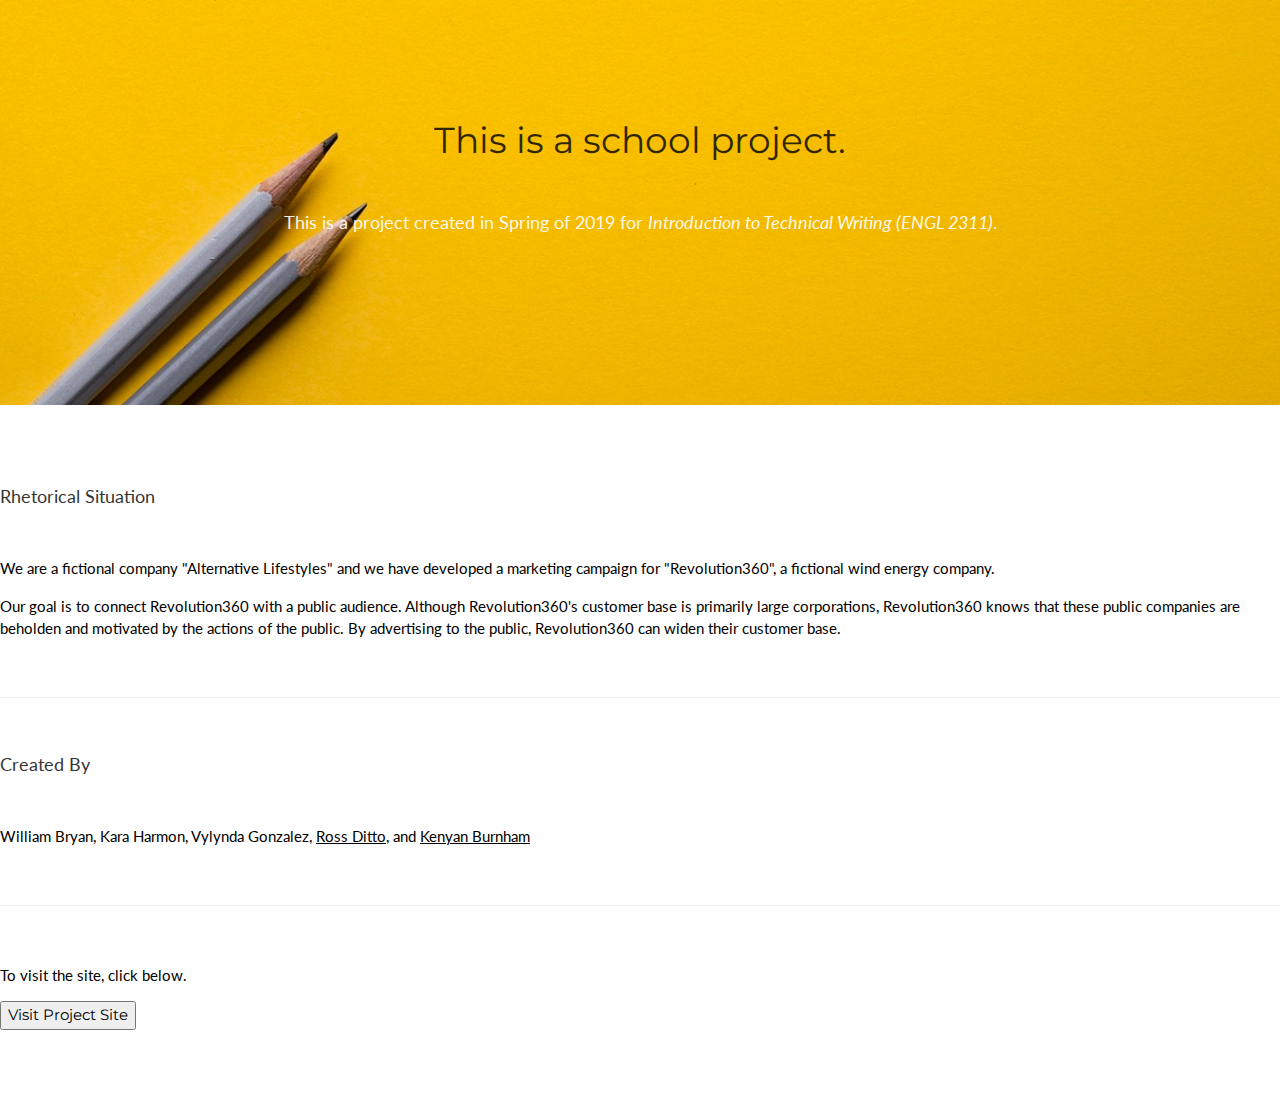
==== commit 407d8611: "Adding links and changing buttons" ====
--- a/index.html
+++ b/index.html
@@ -83,7 +83,7 @@
                             <br>
                             <h5 style="opacity: .8;">Created By</h5>
                             <br>
-                            <p><a>William Bryan</a>, <a>Kara Harmon</a>, <a>Vylynda Gonzalez</a>, <a>Ross Ditto</a>, and <a>Kenyan Burnham</a></p>
+                            <p><a>William Bryan</a>, <a>Kara Harmon</a>, <a>Vylynda Gonzalez</a>, <a href="https://www.linkedin.com/in/ross-ditto-122694171/">Ross Ditto</a>, and <a href="https://www.linkedin.com/in/kenyan-burnham-0ba25582/">Kenyan Burnham</a></p>
                             <br>
                             <hr>
                             <br>
